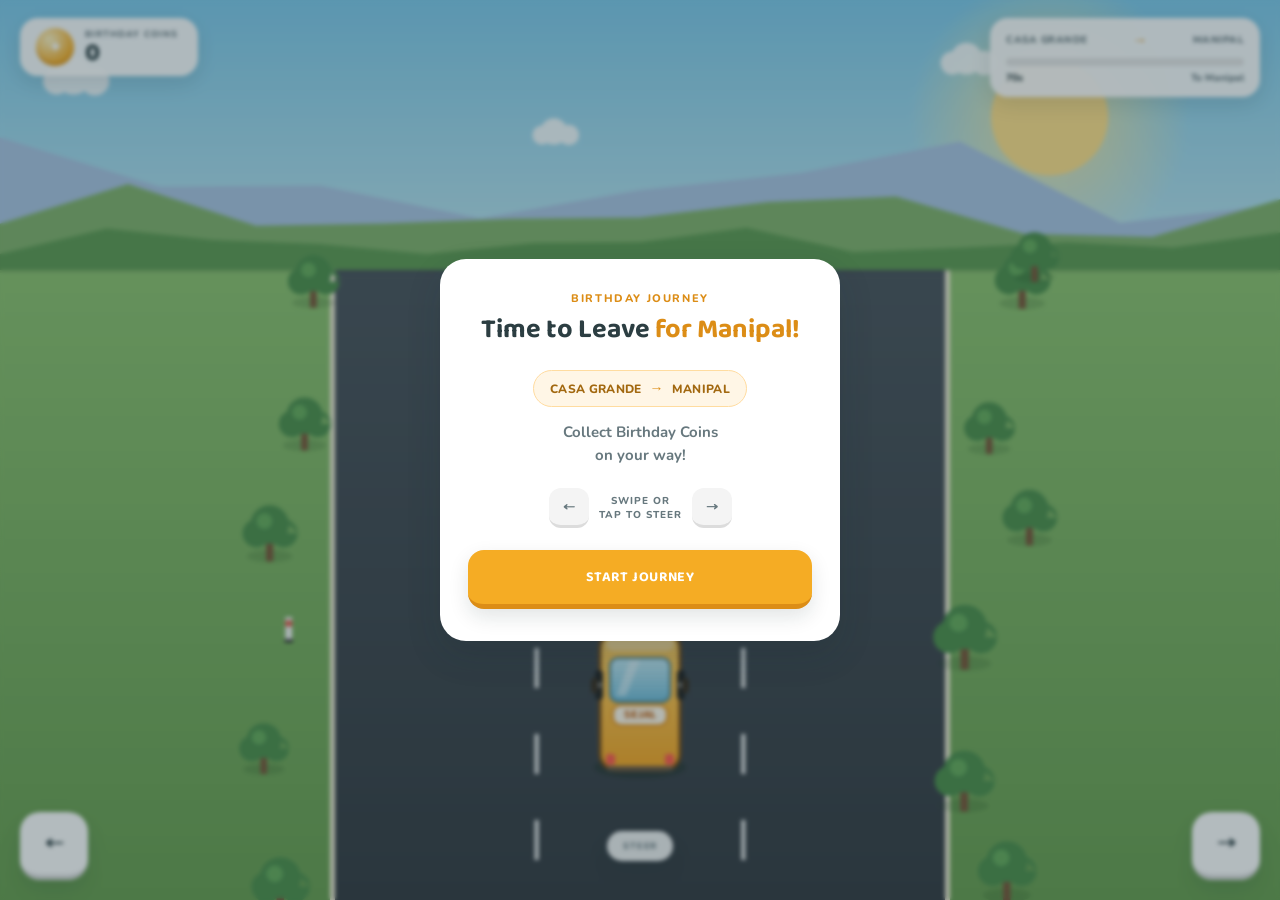
==== bus.html @ de5875c1 "Add files via upload" ====
<!DOCTYPE html>
<html lang="en">
<head>
    <meta charset="UTF-8">
    <meta name="viewport" content="width=device-width, initial-scale=1.0, maximum-scale=1.0, user-scalable=no">

    <title>Casa Grande &rarr; Manipal</title>

    <link rel="stylesheet" href="bus.css">
</head>

<body>

<div class="game">

    <!-- =========================
         GAME HUD
    ========================== -->

    <div class="hud">

        <div class="coins-box" id="coinsBox">
            <div class="coin-icon">&#10022;</div>

            <div>
                <div class="hud-label">Birthday Coins</div>
                <div class="coin-count" id="coinCount">0</div>
            </div>
        </div>


        <div class="route-box">

            <div class="route-top">
                <span>Casa Grande</span>
                <span class="route-arrow">&rarr;</span>
                <span>Manipal</span>
            </div>

            <div class="progress-track">
                <div class="progress-fill" id="progressFill"></div>
            </div>

            <div class="route-bottom">
                <span id="timeLeft">70s</span>
                <span>To Manipal</span>
            </div>

        </div>

    </div>


    <!-- =========================
         GAME CANVAS
    ========================== -->

    <canvas id="busCanvas"></canvas>


    <!-- =========================
         STEERING CONTROLS
    ========================== -->

    <div class="controls">

        <button class="steer-button" id="leftButton" aria-label="Move left">&larr;</button>

        <div class="steer-label">Steer</div>

        <button class="steer-button" id="rightButton" aria-label="Move right">&rarr;</button>

    </div>


    <!-- =========================
         START SCREEN
    ========================== -->

    <div class="overlay" id="startScreen">

        <div class="message-card">

            <div class="small-title">Birthday Journey</div>

            <h1>Time to Leave <span>for Manipal!</span></h1>

            <div class="route-chip">
                <span>Casa Grande</span>
                <span class="route-arrow">&rarr;</span>
                <span>Manipal</span>
            </div>

            <p style="margin-top: 14px;">
                Collect Birthday Coins<br>
                on your way!
            </p>

            <div class="steer-hint">
                <div class="steer-hint-key">&larr;</div>
                <div class="steer-hint-text">Swipe or<br>tap to steer</div>
                <div class="steer-hint-key">&rarr;</div>
            </div>

            <button class="start-button" id="startButton">Start Journey</button>

        </div>

    </div>


    <!-- =========================
         FINISH SCREEN
    ========================== -->

    <div class="overlay hidden" id="finishScreen">

        <div class="message-card">

            <div class="finish-emoji">&#10024;</div>

            <div class="small-title">Arrived!</div>

            <h1>Welcome to <span>Manipal!</span></h1>

            <p>Sejal made it safely.</p>

            <div class="final-coins">
                <span id="finalCoins">0</span>
                <span>birthday coins collected</span>
            </div>

            <button class="continue-button" id="continueButton">Continue to Basketball</button>

        </div>

    </div>

</div>

<script src="bus.js"></script>

</body>
</html>
---- bus.css ----
@import url('https://fonts.googleapis.com/css2?family=Baloo+2:wght@600;700;800&family=Nunito:wght@600;700;800&display=swap');

* {
    box-sizing: border-box;
    margin: 0;
    padding: 0;
    -webkit-tap-highlight-color: transparent;
    user-select: none;
}

html,
body {
    width: 100%;
    height: 100%;
    overflow: hidden;
}

body {
    font-family: "Nunito", Arial, sans-serif;
    background: #7ec9ea;
}

:root {
    --color-ink: #2c3e42;
    --color-ink-soft: #67787e;
    --color-gold: #f5ac24;
    --color-gold-dark: #dc8d16;
    --color-danger: #e63946;
    --font-display: "Baloo 2", "Nunito", sans-serif;
    --font-body: "Nunito", Arial, sans-serif;
    --radius-lg: 26px;
    --radius-md: 18px;
    --shadow-card: 0 14px 34px rgba(20, 40, 45, 0.16);
    --shadow-soft: 0 8px 20px rgba(20, 40, 45, 0.12);
}

.game {
    position: relative;
    width: 100%;
    height: 100vh;
    overflow: hidden;
    background: #7ec9ea;
}


/* =====================================
   CANVAS
===================================== */

#busCanvas {
    position: absolute;
    inset: 0;
    width: 100%;
    height: 100%;
    display: block;
    touch-action: none;
}


/* =====================================
   HUD
===================================== */

.hud {
    position: absolute;
    top: 18px;
    left: 20px;
    right: 20px;
    z-index: 20;

    display: flex;
    justify-content: space-between;
    align-items: flex-start;

    pointer-events: none;
}

.coins-box {
    display: flex;
    align-items: center;
    gap: 11px;

    min-width: 178px;
    padding: 10px 16px;

    background: rgba(255, 255, 255, 0.95);
    border-radius: var(--radius-md);
    box-shadow: var(--shadow-soft);

    transform-origin: center;
}

.coins-box.pulse {
    animation: coinPulse 0.32s ease;
}

@keyframes coinPulse {
    0% { transform: scale(1); }
    40% { transform: scale(1.1); }
    100% { transform: scale(1); }
}

.coin-icon {
    width: 38px;
    height: 38px;
    flex-shrink: 0;

    display: flex;
    align-items: center;
    justify-content: center;

    border-radius: 50%;
    background: radial-gradient(circle at 35% 30%, #fff3c4, #f5ac24 70%);
    box-shadow: inset 0 -3px 0 rgba(180, 110, 10, 0.35);

    color: #ffffff;
    font-size: 18px;
}

.hud-label {
    font-family: var(--font-body);
    font-size: 9px;
    font-weight: 800;
    letter-spacing: 1px;
    color: var(--color-ink-soft);
    text-transform: uppercase;
}

.coin-count {
    margin-top: 1px;
    font-family: var(--font-display);
    font-size: 25px;
    font-weight: 800;
    line-height: 1;
    color: var(--color-ink);
}

.route-box {
    width: 270px;
    padding: 12px 16px;

    background: rgba(255, 255, 255, 0.95);
    border-radius: var(--radius-md);
    box-shadow: var(--shadow-soft);
}

.route-top {
    display: flex;
    align-items: center;
    justify-content: space-between;
    gap: 6px;

    font-family: var(--font-body);
    font-size: 10px;
    font-weight: 800;
    letter-spacing: 0.5px;
    color: var(--color-ink-soft);
    text-transform: uppercase;
}

.route-arrow {
    flex-shrink: 0;
    color: var(--color-gold-dark);
    font-size: 15px;
}

.progress-track {
    width: 100%;
    height: 8px;
    margin-top: 8px;

    overflow: hidden;
    border-radius: 20px;
    background: #e6e6e6;
}

.progress-fill {
    width: 0%;
    height: 100%;
    border-radius: inherit;
    background: linear-gradient(90deg, #f5ac24, #ff7a3d);
    transition: width 0.15s linear;
}

.route-bottom {
    display: flex;
    justify-content: space-between;

    margin-top: 5px;

    font-family: var(--font-body);
    font-size: 10px;
    font-weight: 800;
    color: var(--color-ink-soft);
}

#timeLeft {
    color: var(--color-ink);
}


/* =====================================
   CONTROLS
===================================== */

.controls {
    position: absolute;
    left: 20px;
    right: 20px;
    bottom: 20px;
    z-index: 30;

    display: flex;
    align-items: center;
    justify-content: space-between;

    pointer-events: none;
}

.steer-button {
    width: 68px;
    height: 68px;

    border: none;
    border-radius: 20px;
    border-bottom: 5px solid #d8d8d8;

    background: #ffffff;
    color: var(--color-ink);
    font-family: var(--font-display);
    font-size: 28px;

    box-shadow: var(--shadow-soft);
    cursor: pointer;
    pointer-events: auto;
    touch-action: none;

    transition: transform 0.08s ease, border-bottom-width 0.08s ease;
}

.steer-button:active {
    transform: translateY(3px);
    border-bottom-width: 2px;
}

.steer-label {
    padding: 9px 16px;

    border-radius: 16px;
    background: rgba(255, 255, 255, 0.92);
    box-shadow: var(--shadow-soft);

    font-family: var(--font-body);
    font-size: 9px;
    font-weight: 800;
    letter-spacing: 1.2px;
    color: var(--color-ink-soft);
    text-transform: uppercase;
}


/* =====================================
   OVERLAYS
===================================== */

.overlay {
    position: absolute;
    inset: 0;
    z-index: 100;

    display: flex;
    align-items: center;
    justify-content: center;
    padding: 24px;

    background: rgba(20, 45, 55, 0.32);
    backdrop-filter: blur(2px);
}

.overlay.hidden {
    display: none;
}

.message-card {
    width: min(400px, 92vw);
    padding: 32px 28px;
    text-align: center;

    background: #ffffff;
    border-radius: var(--radius-lg);
    box-shadow: var(--shadow-card);
}

.small-title {
    margin-bottom: 8px;

    font-family: var(--font-body);
    font-size: 11px;
    font-weight: 800;
    letter-spacing: 1.6px;
    color: var(--color-gold-dark);
    text-transform: uppercase;
}

.message-card h1 {
    font-family: var(--font-display);
    font-size: 27px;
    line-height: 1.2;
    color: var(--color-ink);
    margin-bottom: 10px;
}

.message-card h1 span {
    color: var(--color-gold-dark);
}

.message-card p {
    font-family: var(--font-body);
    font-size: 15px;
    line-height: 1.5;
    color: var(--color-ink-soft);
    font-weight: 700;
}

.route-chip {
    display: inline-flex;
    align-items: center;
    gap: 8px;

    margin: 14px auto 0;
    padding: 8px 16px;

    background: #fff6e6;
    border: 1.5px solid #ffdca0;
    border-radius: 30px;

    font-family: var(--font-body);
    font-size: 12px;
    font-weight: 800;
    letter-spacing: 0.3px;
    color: #a2680f;
    text-transform: uppercase;
}

.route-chip .route-arrow {
    color: var(--color-gold-dark);
    font-size: 14px;
}

.steer-hint {
    display: flex;
    align-items: center;
    justify-content: center;
    gap: 10px;

    margin-top: 22px;
}

.steer-hint-key {
    width: 40px;
    height: 40px;

    display: flex;
    align-items: center;
    justify-content: center;

    border-radius: 12px;
    background: #f4f4f4;
    border-bottom: 3px solid #dcdcdc;

    font-family: var(--font-display);
    font-size: 18px;
    color: var(--color-ink-soft);
}

.steer-hint-text {
    font-family: var(--font-body);
    font-size: 10px;
    font-weight: 800;
    letter-spacing: 1px;
    color: var(--color-ink-soft);
    text-transform: uppercase;
}

.start-button,
.continue-button {
    width: 100%;
    margin-top: 22px;
    padding: 16px;

    border: none;
    border-radius: 16px;
    border-bottom: 5px solid var(--color-gold-dark);

    background: var(--color-gold);
    color: #ffffff;

    font-family: var(--font-display);
    font-size: 14px;
    font-weight: 700;
    letter-spacing: 0.6px;
    text-transform: uppercase;

    cursor: pointer;
    box-shadow: var(--shadow-soft);
    transition: transform 0.08s ease, border-bottom-width 0.08s ease;
}

.start-button:active,
.continue-button:active {
    transform: translateY(3px);
    border-bottom-width: 2px;
}

.finish-emoji {
    margin-bottom: 10px;
    font-size: 36px;
}

.final-coins {
    display: flex;
    align-items: center;
    justify-content: center;
    gap: 8px;

    margin-top: 16px;
    padding: 12px;

    border-radius: 14px;
    background: #fff6df;

    font-family: var(--font-body);
    font-size: 12px;
    font-weight: 800;
    letter-spacing: 0.4px;
    color: #9b711d;
    text-transform: uppercase;
}

.final-coins span {
    font-family: var(--font-display);
    font-size: 22px;
    font-weight: 800;
    color: var(--color-gold-dark);
}


/* =====================================
   MOBILE
===================================== */

@media (max-width: 600px) {
    .hud {
        top: 12px;
        left: 12px;
        right: 12px;
    }

    .coins-box {
        min-width: 140px;
        padding: 8px 12px;
        border-radius: 15px;
        gap: 8px;
    }

    .coin-icon {
        width: 32px;
        height: 32px;
        font-size: 15px;
    }

    .hud-label {
        font-size: 7px;
    }

    .coin-count {
        font-size: 20px;
    }

    .route-box {
        width: 198px;
        padding: 9px 12px;
        border-radius: 15px;
    }

    .route-top {
        font-size: 8px;
    }

    .route-bottom {
        font-size: 8px;
    }

    .steer-button {
        width: 60px;
        height: 60px;
        border-radius: 17px;
        font-size: 24px;
    }

    .controls {
        left: 14px;
        right: 14px;
        bottom: 14px;
    }

    .message-card {
        padding: 26px 22px;
    }

    .message-card h1 {
        font-size: 22px;
    }
}

@media (max-height: 480px) and (orientation: landscape) {
    .message-card {
        padding: 16px 24px;
    }

    .message-card h1 {
        font-size: 19px;
        margin-bottom: 6px;
    }

    .small-title {
        margin-bottom: 4px;
    }

    .message-card p {
        font-size: 13px;
    }

    .route-chip {
        margin-top: 8px;
        padding: 5px 12px;
    }

    .steer-hint {
        margin-top: 10px;
    }

    .steer-hint-key {
        width: 32px;
        height: 32px;
        font-size: 15px;
    }

    .start-button,
    .continue-button {
        margin-top: 12px;
        padding: 11px;
    }

    .hud {
        top: 8px;
        left: 10px;
        right: 10px;
    }

    .controls {
        bottom: 8px;
    }

    .steer-button {
        width: 52px;
        height: 52px;
    }
}
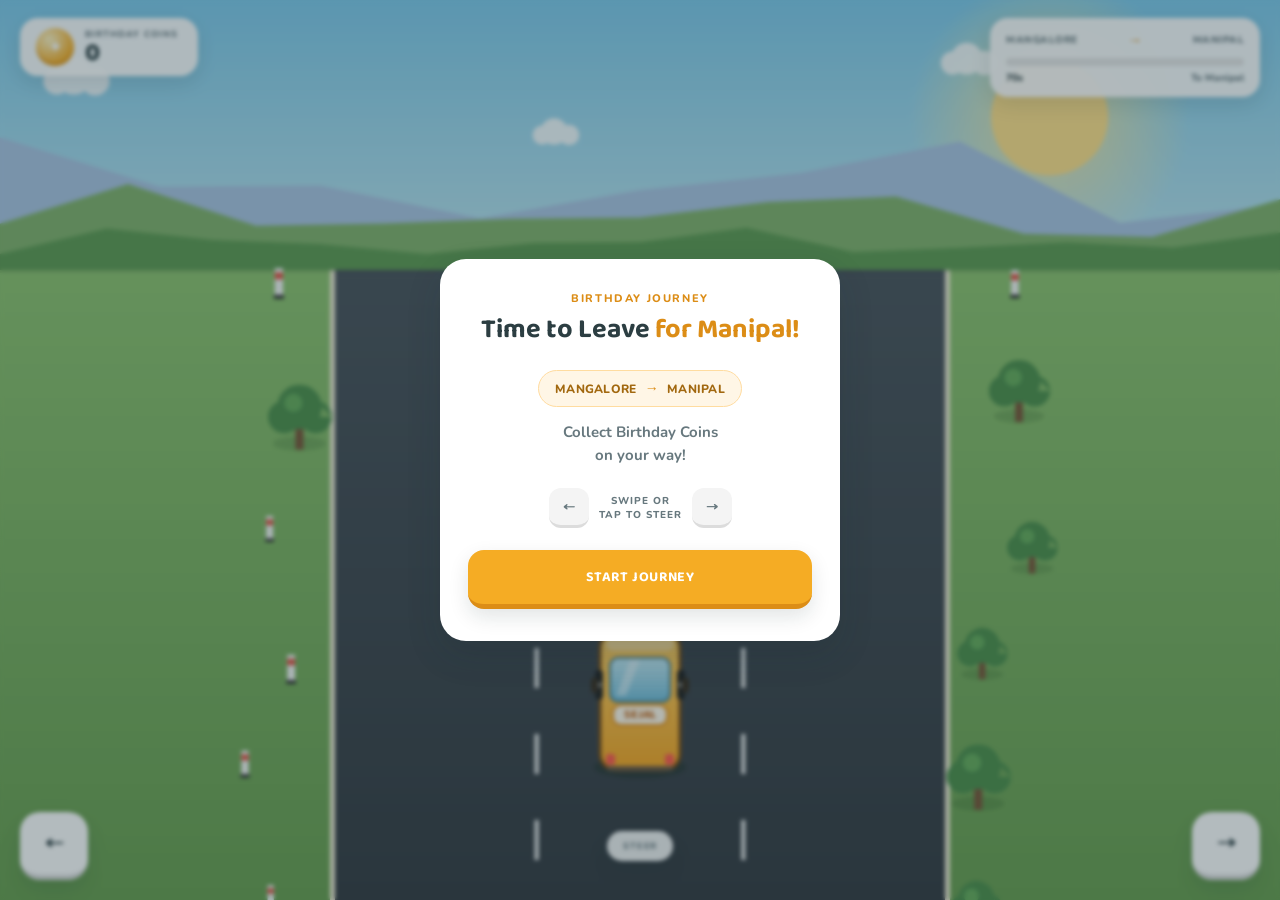
==== commit a6cffc86: "Add files via upload" ====
--- a/bus.html
+++ b/bus.html
@@ -4,7 +4,7 @@
     <meta charset="UTF-8">
     <meta name="viewport" content="width=device-width, initial-scale=1.0, maximum-scale=1.0, user-scalable=no">
 
-    <title>Casa Grande &rarr; Manipal</title>
+    <title>Mangalore &rarr; Manipal</title>
 
     <link rel="stylesheet" href="bus.css">
 </head>
@@ -32,7 +32,7 @@
         <div class="route-box">
 
             <div class="route-top">
-                <span>Casa Grande</span>
+                <span>Mangalore</span>
                 <span class="route-arrow">&rarr;</span>
                 <span>Manipal</span>
             </div>
@@ -86,7 +86,7 @@
             <h1>Time to Leave <span>for Manipal!</span></h1>
 
             <div class="route-chip">
-                <span>Casa Grande</span>
+                <span>Mangalore</span>
                 <span class="route-arrow">&rarr;</span>
                 <span>Manipal</span>
             </div>
